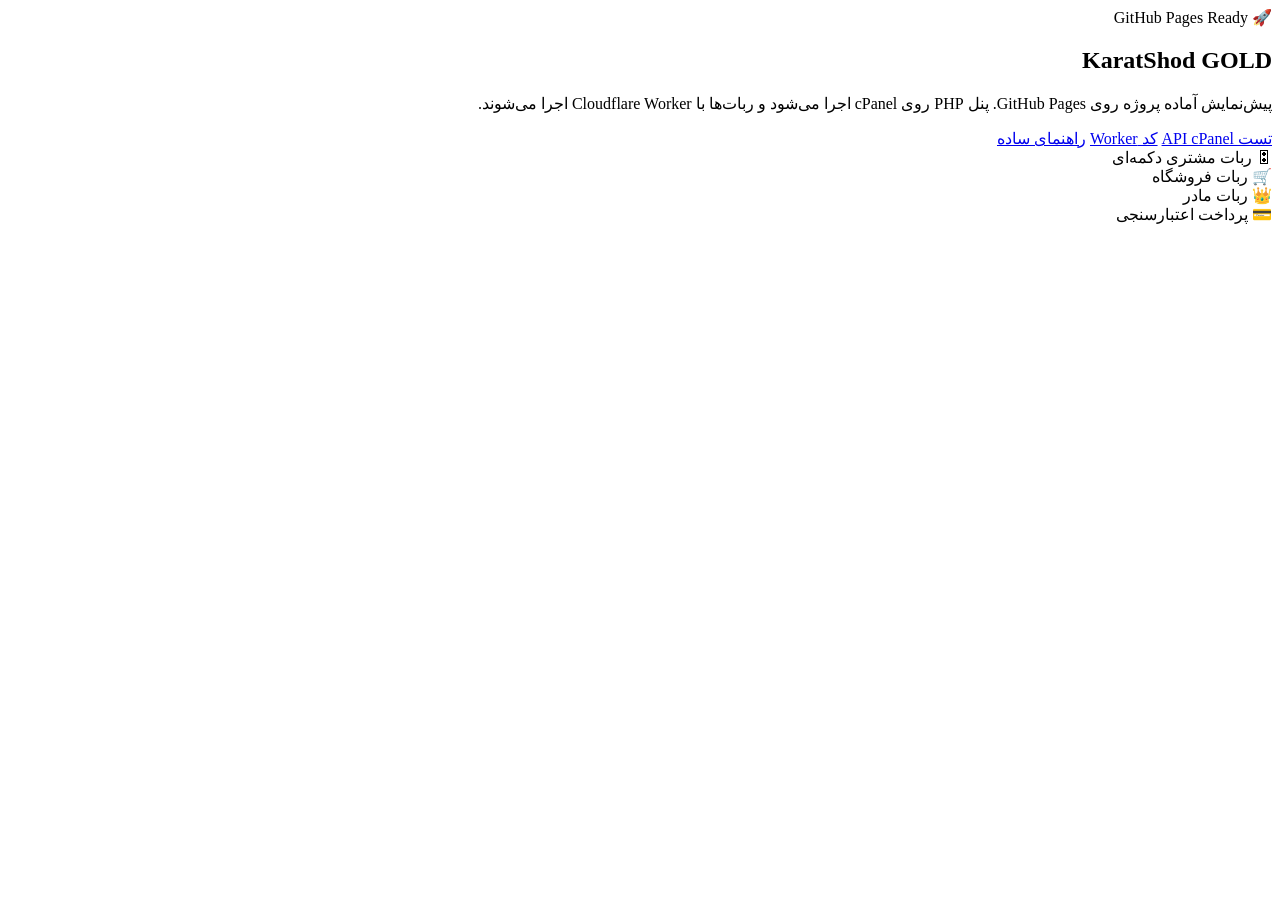
==== index.html @ 465113ba "Add GitHub Pages preview" ====
<!doctype html>
<html lang="fa" dir="rtl">
<head>
  <meta charset="utf-8" />
  <meta name="viewport" content="width=device-width, initial-scale=1" />
  <title>KaratShod GOLD</title>
  <link rel="stylesheet" href="style.css" />
</head>
<body>
  <main class="shell">
    <section class="hero card">
      <div>
        <span class="badge">🚀 GitHub Pages Ready</span>
        <h1>KaratShod GOLD</h1>
        <p>پیش‌نمایش آماده پروژه روی GitHub Pages. پنل PHP روی cPanel اجرا می‌شود و ربات‌ها با Cloudflare Worker اجرا می‌شوند.</p>
        <div class="actions">
          <a href="https://my.karatshod.click/api/health.php" target="_blank">تست API cPanel</a>
          <a href="cloudflare-worker/worker.js">کد Worker</a>
          <a href="START-HERE-FA.md">راهنمای ساده</a>
        </div>
      </div>
      <div class="phone">
        <div>🎛 ربات مشتری دکمه‌ای</div>
        <div>🛒 ربات فروشگاه</div>
        <div>👑 ربات مادر</div>
        <div>💳 پرداخت اعتبارسنجی</div>
      </div>
    </section>
  </main>
</body>
</html>
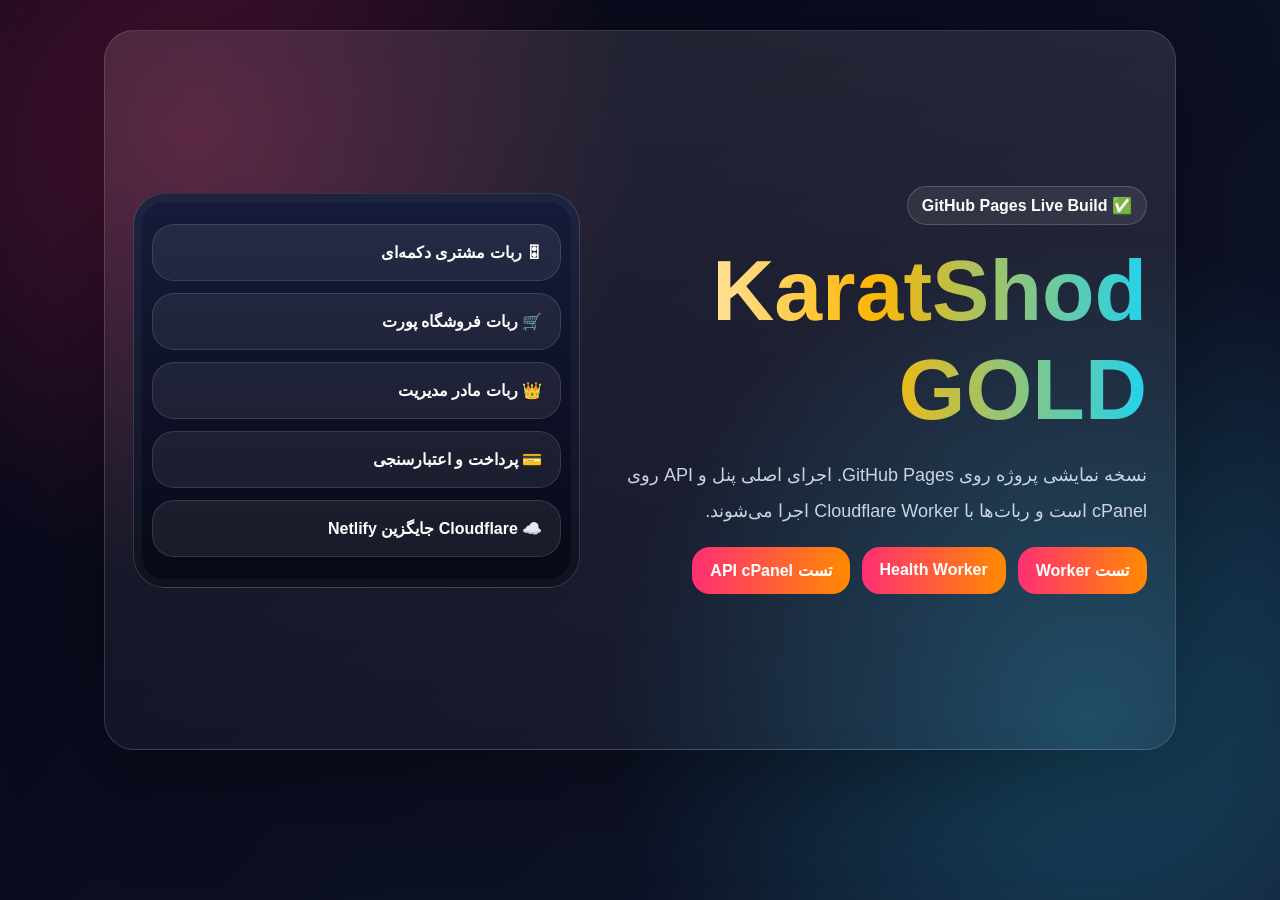
==== commit 0b4a0f0f: "Deploy live GitHub Pages preview" ====
--- a/index.html
+++ b/index.html
@@ -3,27 +3,28 @@
 <head>
   <meta charset="utf-8" />
   <meta name="viewport" content="width=device-width, initial-scale=1" />
-  <title>KaratShod GOLD</title>
+  <title>KaratShod GOLD — Live Preview</title>
   <link rel="stylesheet" href="style.css" />
 </head>
 <body>
   <main class="shell">
     <section class="hero card">
       <div>
-        <span class="badge">🚀 GitHub Pages Ready</span>
+        <span class="badge">✅ GitHub Pages Live Build</span>
         <h1>KaratShod GOLD</h1>
-        <p>پیش‌نمایش آماده پروژه روی GitHub Pages. پنل PHP روی cPanel اجرا می‌شود و ربات‌ها با Cloudflare Worker اجرا می‌شوند.</p>
+        <p>نسخه نمایشی پروژه روی GitHub Pages. اجرای اصلی پنل و API روی cPanel است و ربات‌ها با Cloudflare Worker اجرا می‌شوند.</p>
         <div class="actions">
+          <a href="https://karatshod-worker.nderogarian.workers.dev" target="_blank">تست Worker</a>
+          <a href="https://karatshod-worker.nderogarian.workers.dev/health" target="_blank">Health Worker</a>
           <a href="https://my.karatshod.click/api/health.php" target="_blank">تست API cPanel</a>
-          <a href="cloudflare-worker/worker.js">کد Worker</a>
-          <a href="START-HERE-FA.md">راهنمای ساده</a>
         </div>
       </div>
       <div class="phone">
         <div>🎛 ربات مشتری دکمه‌ای</div>
-        <div>🛒 ربات فروشگاه</div>
-        <div>👑 ربات مادر</div>
-        <div>💳 پرداخت اعتبارسنجی</div>
+        <div>🛒 ربات فروشگاه پورت</div>
+        <div>👑 ربات مادر مدیریت</div>
+        <div>💳 پرداخت و اعتبارسنجی</div>
+        <div>☁️ Cloudflare جایگزین Netlify</div>
       </div>
     </section>
   </main>
--- a/style.css
+++ b/style.css
@@ -0,0 +1 @@
+*{box-sizing:border-box}body{margin:0;min-height:100vh;font-family:Tahoma,Arial,sans-serif;background:#070916;color:white}body:before{content:"";position:fixed;inset:0;background:radial-gradient(circle at 15% 15%,rgba(255,47,115,.28),transparent 28rem),radial-gradient(circle at 85% 80%,rgba(45,212,255,.26),transparent 30rem),linear-gradient(135deg,#050616,#11172c);z-index:-1}.shell{width:min(1100px,100%);margin:auto;padding:30px 14px}.card{border:1px solid rgba(255,255,255,.14);background:linear-gradient(180deg,rgba(255,255,255,.1),rgba(255,255,255,.04));border-radius:30px;padding:28px;box-shadow:0 28px 100px rgba(0,0,0,.38)}.hero{display:grid;grid-template-columns:1.1fr .9fr;gap:20px;align-items:center;min-height:80vh}.badge{display:inline-flex;border:1px solid rgba(255,255,255,.16);background:rgba(255,255,255,.08);border-radius:999px;padding:9px 14px;font-weight:900}h1{font-size:clamp(42px,8vw,86px);margin:16px 0;background:linear-gradient(90deg,#fff,#ffb703,#22d3ee);-webkit-background-clip:text;color:transparent}p{color:#cbd5e1;line-height:2;font-size:18px}.actions{display:flex;gap:12px;flex-wrap:wrap}.actions a{color:#fff;text-decoration:none;background:linear-gradient(90deg,#ff2f73,#ff8a00);padding:14px 18px;border-radius:18px;font-weight:900}.phone{border:1px solid rgba(255,255,255,.18);border-radius:32px;background:linear-gradient(180deg,#161b3a,#070916);padding:18px;box-shadow:inset 0 0 0 8px rgba(255,255,255,.035)}.phone div{border:1px solid rgba(255,255,255,.12);background:rgba(255,255,255,.07);border-radius:22px;padding:18px;margin:12px 0;font-weight:900}@media(max-width:800px){.hero{grid-template-columns:1fr}.card{padding:20px;border-radius:22px}}
